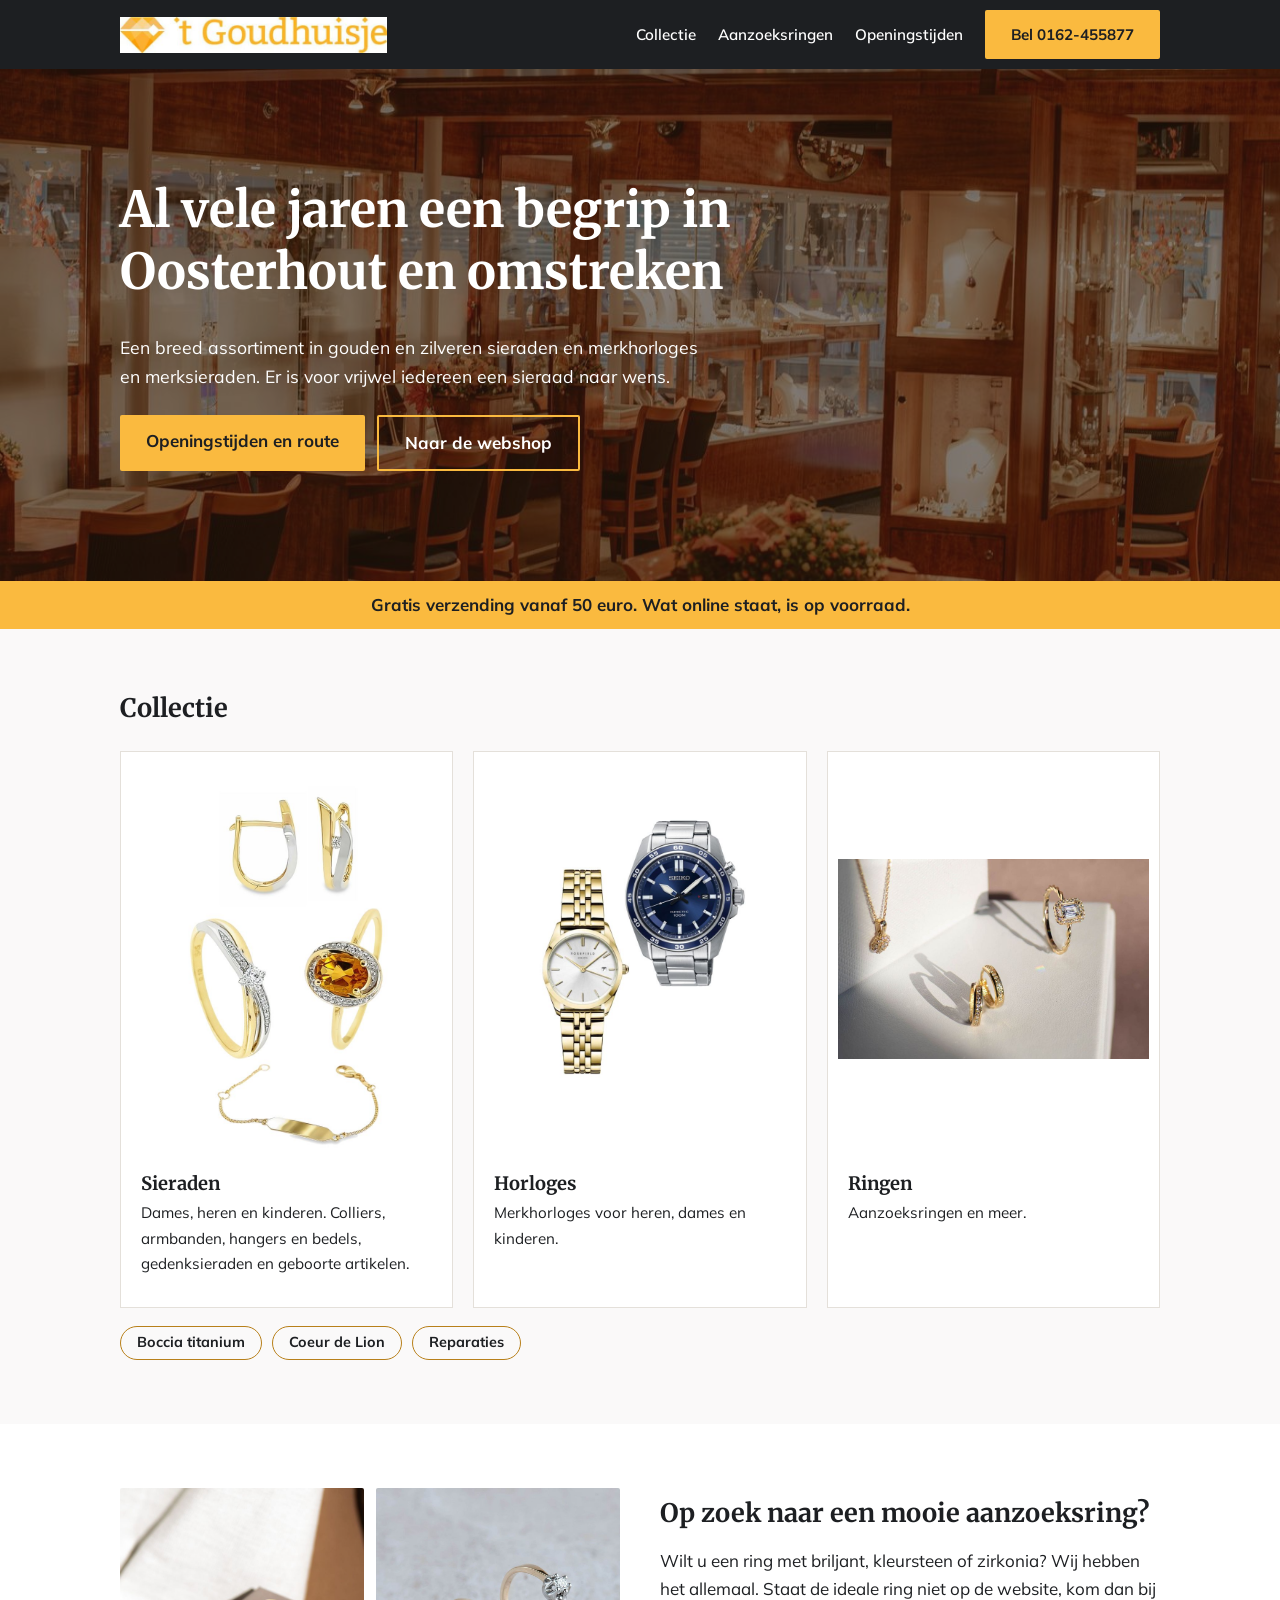
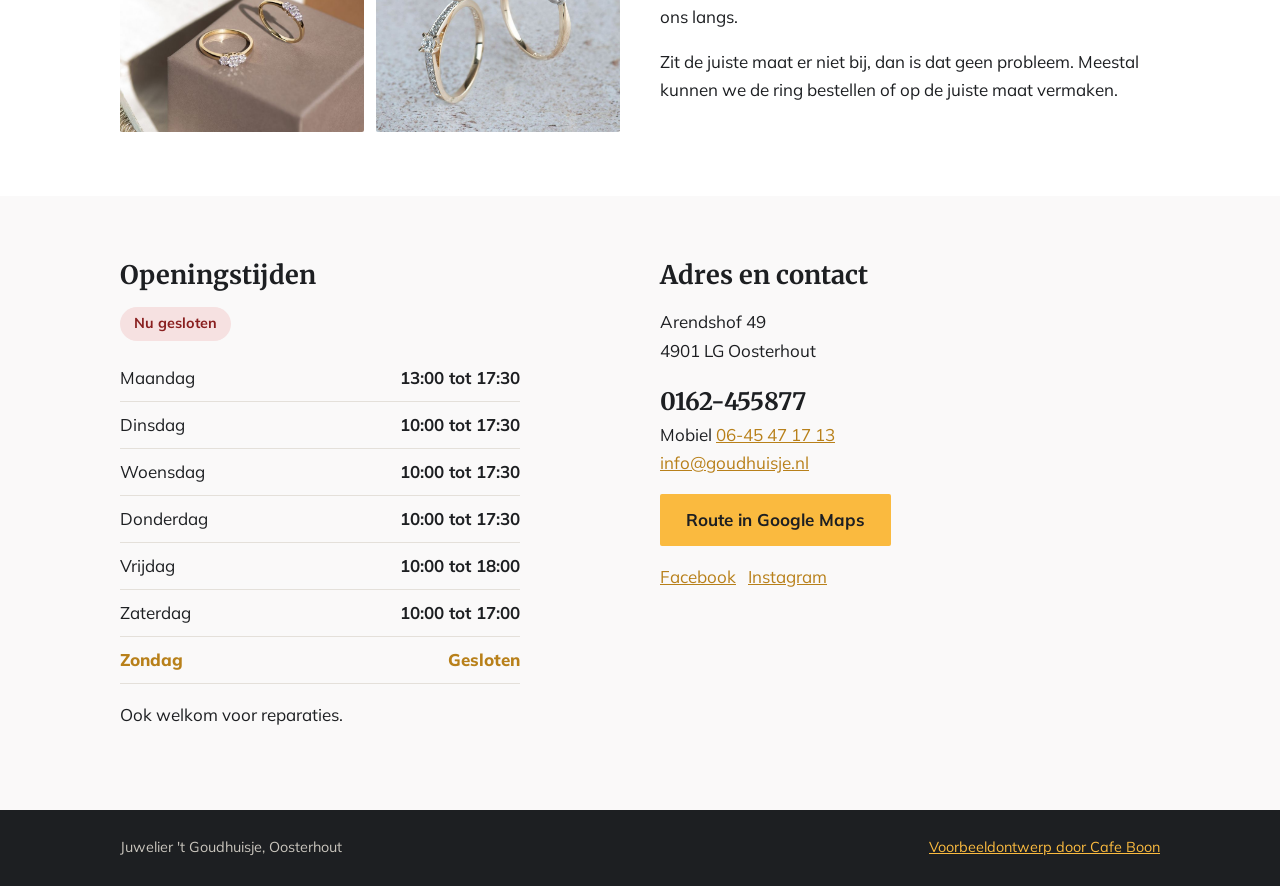
==== index.html @ bac14ddb "Voorbeeldwebsite voor Juwelier 't Goudhuisje" ====
<!doctype html>
<html lang="nl">
<head>
<meta charset="utf-8">
<meta name="viewport" content="width=device-width,initial-scale=1">
<title>Juwelier 't Goudhuisje Oosterhout | Gouden en zilveren sieraden, merkhorloges en reparaties</title>
<meta name="description" content="Juwelier 't Goudhuisje in Oosterhout, Arendshof 49. Gouden en zilveren sieraden, merkhorloges, aanzoeksringen en reparaties. Wat online staat, is op voorraad.">
<meta name="robots" content="noindex">
<link rel="icon" type="image/png" href="images/favicon.png">
<meta property="og:title" content="Juwelier 't Goudhuisje Oosterhout">
<meta property="og:description" content="Gouden en zilveren sieraden, merkhorloges en reparaties in Oosterhout.">
<meta property="og:image" content="images/og.jpg">
<meta property="og:type" content="website">
<link rel="preconnect" href="https://fonts.googleapis.com">
<link rel="preconnect" href="https://fonts.gstatic.com" crossorigin>
<link href="https://fonts.googleapis.com/css2?family=Merriweather:wght@700&family=Mulish:wght@400;600;700;800&display=swap" rel="stylesheet">
<link rel="stylesheet" href="style.css">
</head>
<body>
<header><div class="wrap">
<a href="#top"><img src="images/logo.jpg" alt="Juwelier 't Goudhuisje"></a>
<nav><a href="#collectie">Collectie</a><a href="#aanzoek">Aanzoeksringen</a><a href="#openingstijden">Openingstijden</a><a class="btn" href="tel:0162455877">Bel 0162-455877</a></nav>
</div></header>
<main id="top">
<div class="hero">
<img class="bg" src="images/winkel.jpg" alt="">
<div class="wrap">
<h1>Al vele jaren een begrip in Oosterhout en omstreken</h1>
<p>Een breed assortiment in gouden en zilveren sieraden en merkhorloges en merksieraden. Er is voor vrijwel iedereen een sieraad naar wens.</p>
<div class="acts"><a class="btn" href="#openingstijden">Openingstijden en route</a><a class="btn alt" href="https://www.goudhuisje.nl/">Naar de webshop</a></div>
</div>
</div>
<div class="bar">Gratis verzending vanaf 50 euro. Wat online staat, is op voorraad.</div>

<section id="collectie"><div class="wrap">
<h2>Collectie</h2>
<div class="cols">
<div class="col"><img src="images/sieraden.jpg" alt="Gouden sieraden" loading="lazy"><div><h3>Sieraden</h3><p>Dames, heren en kinderen. Colliers, armbanden, hangers en bedels, gedenksieraden en geboorte artikelen.</p></div></div>
<div class="col"><img src="images/horloges.jpg" alt="Horloges" loading="lazy"><div><h3>Horloges</h3><p>Merkhorloges voor heren, dames en kinderen.</p></div></div>
<div class="col"><img src="images/ringen.jpg" alt="Trouwringen" loading="lazy"><div><h3>Ringen</h3><p>Aanzoeksringen en meer.</p></div></div>
</div>
<ul class="tags"><li>Boccia titanium</li><li>Coeur de Lion</li><li>Reparaties</li></ul>
</div></section>

<section class="ring" id="aanzoek"><div class="wrap">
<div class="imgs"><img src="images/aanzoek.jpg" alt="Aanzoeksringen in een doosje" loading="lazy"><img src="images/ring2.jpg" alt="Ringen met briljant" loading="lazy"></div>
<div>
<h2>Op zoek naar een mooie aanzoeksring?</h2>
<p>Wilt u een ring met briljant, kleursteen of zirkonia? Wij hebben het allemaal. Staat de ideale ring niet op de website, kom dan bij ons langs.</p>
<p>Zit de juiste maat er niet bij, dan is dat geen probleem. Meestal kunnen we de ring bestellen of op de juiste maat vermaken.</p>
</div>
</div></section>

<section class="visit" id="openingstijden"><div class="wrap">
<div>
<h2>Openingstijden</h2>
<div class="status" id="status"></div>
<table>
<tr data-d="1"><td>Maandag</td><td>13:00 tot 17:30</td></tr>
<tr data-d="2"><td>Dinsdag</td><td>10:00 tot 17:30</td></tr>
<tr data-d="3"><td>Woensdag</td><td>10:00 tot 17:30</td></tr>
<tr data-d="4"><td>Donderdag</td><td>10:00 tot 17:30</td></tr>
<tr data-d="5"><td>Vrijdag</td><td>10:00 tot 18:00</td></tr>
<tr data-d="6"><td>Zaterdag</td><td>10:00 tot 17:00</td></tr>
<tr data-d="0"><td>Zondag</td><td>Gesloten</td></tr>
</table>
<p>Ook welkom voor reparaties.</p>
</div>
<div>
<h2>Adres en contact</h2>
<p>Arendshof 49<br>4901 LG Oosterhout</p>
<p><a class="big" href="tel:0162455877">0162-455877</a><br>Mobiel <a href="tel:0645471713">06-45 47 17 13</a><br><a href="mailto:info@goudhuisje.nl">info@goudhuisje.nl</a></p>
<p><a class="btn" href="https://www.google.com/maps/dir/?api=1&destination=Arendshof+49+4901+LG+Oosterhout">Route in Google Maps</a></p>
<p><a href="https://facebook.com/juweliergoudhuisje">Facebook</a> &nbsp; <a href="https://instagram.com/goudhuisje/">Instagram</a></p>
</div>
</div></section>
</main>
<footer><div class="wrap"><span>Juwelier 't Goudhuisje, Oosterhout</span><a href="https://cafeboon.com">Voorbeeldontwerp door Cafe Boon</a></div></footer>
<script>
(function(){
var h={1:[13,17.5],2:[10,17.5],3:[10,17.5],4:[10,17.5],5:[10,18],6:[10,17],0:null};
var n=new Date(),d=n.getDay(),t=n.getHours()+n.getMinutes()/60;
var r=document.querySelector('tr[data-d="'+d+'"]');if(r)r.className='today';
var s=document.getElementById('status'),x=h[d];
if(x&&t>=x[0]&&t<x[1]){s.className='status open';s.textContent='Nu geopend'}
else{s.className='status closed';s.textContent='Nu gesloten'}
})();
</script>
</body>
</html>
---- style.css ----
:root{--gold:#faba3f;--golddark:#b8801a;--ink:#1d1f22;--paper:#faf9f9;--line:#e4e0da}
*{box-sizing:border-box}
html{scroll-behavior:smooth}
body{margin:0;font-family:'Mulish',sans-serif;color:var(--ink);background:var(--paper);line-height:1.65;font-size:17px}
img{max-width:100%;display:block}
a{color:var(--golddark)}
h1,h2,h3{font-family:'Merriweather',serif;font-weight:700;line-height:1.25;margin:0 0 .6em}
.wrap{max-width:1080px;margin:0 auto;padding:0 20px}
header{background:var(--ink);position:sticky;top:0;z-index:10}
header .wrap{display:flex;align-items:center;justify-content:space-between;gap:12px;padding-top:10px;padding-bottom:10px}
header img{height:36px;width:auto}
nav{display:flex;gap:22px;align-items:center}
nav a{color:#fff;text-decoration:none;font-weight:600;font-size:.95rem}
.btn{display:inline-block;background:var(--gold);color:var(--ink)!important;padding:12px 26px;text-decoration:none;font-weight:700;border-radius:2px}
.btn.alt{background:transparent;color:#fff!important;border:2px solid var(--gold)}
.hero{position:relative;color:#fff;background:#2a1a0e}
.hero img.bg{position:absolute;inset:0;width:100%;height:100%;object-fit:cover;opacity:.45}
.hero .wrap{position:relative;padding-top:110px;padding-bottom:110px}
.hero h1{font-size:clamp(1.9rem,5vw,3.1rem);max-width:15em}
.hero p{max-width:34em;font-size:1.1rem}
.acts{display:flex;gap:12px;flex-wrap:wrap;margin-top:24px}
.bar{background:var(--gold);color:var(--ink);font-weight:700;text-align:center;padding:10px 20px}
section{padding:64px 0}
.cols{display:grid;grid-template-columns:repeat(3,1fr);gap:20px;margin-top:26px}
.col{background:#fff;border:1px solid var(--line)}
.col img{width:100%;aspect-ratio:4/5;object-fit:contain;background:#fff;padding:10px}
.col div{padding:6px 20px 22px}
.col h3{font-size:1.15rem;margin-bottom:.3em}
.col p{margin:0 0 .6em;font-size:.95rem}
.ring{background:#fff}
.ring .wrap{display:grid;grid-template-columns:1fr 1fr;gap:40px;align-items:center}
.ring img{width:100%;border-radius:2px}
.imgs{display:grid;grid-template-columns:1fr 1fr;gap:12px}
.imgs img{aspect-ratio:1/1;object-fit:cover}
.tags{display:flex;flex-wrap:wrap;gap:10px;padding:0;list-style:none;margin:18px 0 0}
.tags li{border:1px solid var(--golddark);padding:4px 16px;border-radius:99px;font-weight:700;font-size:.9rem}
.visit .wrap{display:grid;grid-template-columns:1fr 1fr;gap:40px}
table{border-collapse:collapse;width:100%;max-width:400px}
td{padding:9px 0;border-bottom:1px solid var(--line)}
td:last-child{text-align:right;font-weight:700}
tr.today td{color:var(--golddark);font-weight:800}
.status{display:inline-block;margin:0 0 14px;padding:5px 14px;border-radius:99px;font-weight:700;font-size:.9rem}
.status.open{background:#dff3e3;color:#17652b}
.status.closed{background:#f6e1e1;color:#8a2020}
.big{font-family:'Merriweather',serif;font-size:1.5rem;font-weight:700;text-decoration:none;color:var(--ink)}
footer{background:var(--ink);color:#c9c5bd;padding:26px 0;font-size:.9rem}
footer a{color:var(--gold)}
footer .wrap{display:flex;justify-content:space-between;flex-wrap:wrap;gap:8px}
@media(max-width:820px){
.cols,.ring .wrap,.visit .wrap{grid-template-columns:1fr}
nav a:not(.btn){display:none}
.hero .wrap{padding-top:64px;padding-bottom:64px}
section{padding:42px 0}
}
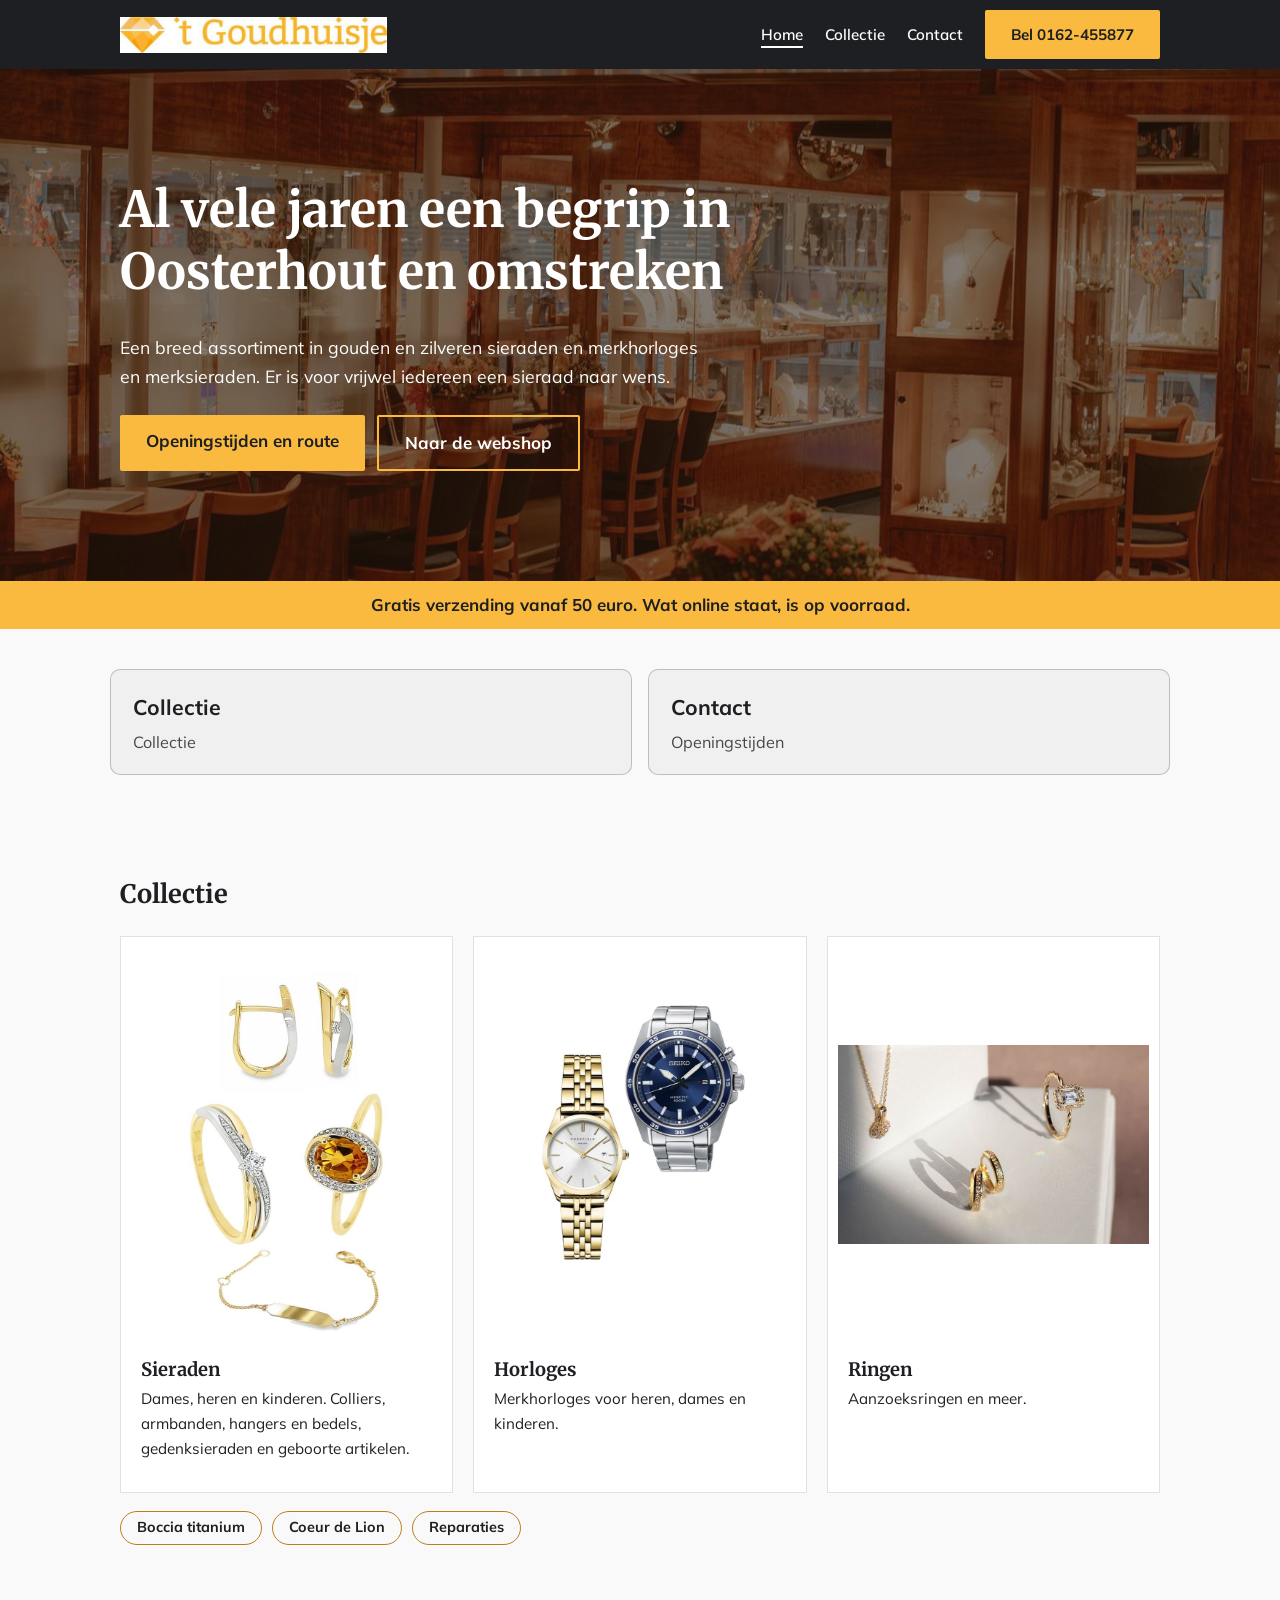
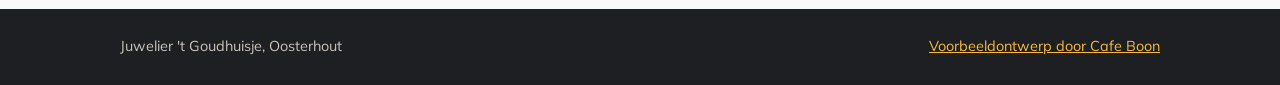
==== commit d0cea7f6: "Website opgedeeld in meerdere pagina's" ====
--- a/index.html
+++ b/index.html
@@ -9,7 +9,7 @@
 <link rel="icon" type="image/png" href="images/favicon.png">
 <meta property="og:title" content="Juwelier 't Goudhuisje Oosterhout">
 <meta property="og:description" content="Gouden en zilveren sieraden, merkhorloges en reparaties in Oosterhout.">
-<meta property="og:image" content="images/og.jpg">
+<meta property="og:image" content="https://goudhuisje.cafeboon.com/images/og.jpg">
 <meta property="og:type" content="website">
 <link rel="preconnect" href="https://fonts.googleapis.com">
 <link rel="preconnect" href="https://fonts.gstatic.com" crossorigin>
@@ -18,73 +18,38 @@
 </head>
 <body>
 <header><div class="wrap">
-<a href="#top"><img src="images/logo.jpg" alt="Juwelier 't Goudhuisje"></a>
-<nav><a href="#collectie">Collectie</a><a href="#aanzoek">Aanzoeksringen</a><a href="#openingstijden">Openingstijden</a><a class="btn" href="tel:0162455877">Bel 0162-455877</a></nav>
+<a href="index.html"><img alt="Juwelier 't Goudhuisje" src="images/logo.jpg"/></a>
+<nav><a aria-current="page" href="index.html">Home</a><a href="aanbod.html">Collectie</a><a href="contact.html">Contact</a><a class="btn" href="tel:0162455877">Bel 0162-455877</a></nav>
 </div></header>
+<div aria-label="Pagina's" class="sn-bar" role="navigation"><a aria-current="page" class="sn-link" href="index.html">Home</a><a class="sn-link" href="aanbod.html">Collectie</a><a class="sn-link" href="contact.html">Contact</a></div>
 <main id="top">
 <div class="hero">
-<img class="bg" src="images/winkel.jpg" alt="">
+<img alt="" class="bg" src="images/winkel.jpg"/>
 <div class="wrap">
 <h1>Al vele jaren een begrip in Oosterhout en omstreken</h1>
 <p>Een breed assortiment in gouden en zilveren sieraden en merkhorloges en merksieraden. Er is voor vrijwel iedereen een sieraad naar wens.</p>
-<div class="acts"><a class="btn" href="#openingstijden">Openingstijden en route</a><a class="btn alt" href="https://www.goudhuisje.nl/">Naar de webshop</a></div>
+<div class="acts"><a class="btn" href="contact.html">Openingstijden en route</a><a class="btn alt" href="https://www.goudhuisje.nl/">Naar de webshop</a></div>
 </div>
 </div>
 <div class="bar">Gratis verzending vanaf 50 euro. Wat online staat, is op voorraad.</div>
-
-<section id="collectie"><div class="wrap">
+<div class="sn-cards"><a class="sn-card" href="aanbod.html"><strong>Collectie</strong><span>Collectie</span></a><a class="sn-card" href="contact.html"><strong>Contact</strong><span>Openingstijden</span></a></div>
+<section><div class="wrap">
 <h2>Collectie</h2>
 <div class="cols">
-<div class="col"><img src="images/sieraden.jpg" alt="Gouden sieraden" loading="lazy"><div><h3>Sieraden</h3><p>Dames, heren en kinderen. Colliers, armbanden, hangers en bedels, gedenksieraden en geboorte artikelen.</p></div></div>
-<div class="col"><img src="images/horloges.jpg" alt="Horloges" loading="lazy"><div><h3>Horloges</h3><p>Merkhorloges voor heren, dames en kinderen.</p></div></div>
-<div class="col"><img src="images/ringen.jpg" alt="Trouwringen" loading="lazy"><div><h3>Ringen</h3><p>Aanzoeksringen en meer.</p></div></div>
+<div class="col"><img alt="Gouden sieraden" loading="lazy" src="images/sieraden.jpg"/><div><h3>Sieraden</h3><p>Dames, heren en kinderen. Colliers, armbanden, hangers en bedels, gedenksieraden en geboorte artikelen.</p></div></div>
+<div class="col"><img alt="Horloges" loading="lazy" src="images/horloges.jpg"/><div><h3>Horloges</h3><p>Merkhorloges voor heren, dames en kinderen.</p></div></div>
+<div class="col"><img alt="Trouwringen" loading="lazy" src="images/ringen.jpg"/><div><h3>Ringen</h3><p>Aanzoeksringen en meer.</p></div></div>
 </div>
 <ul class="tags"><li>Boccia titanium</li><li>Coeur de Lion</li><li>Reparaties</li></ul>
 </div></section>
-
-<section class="ring" id="aanzoek"><div class="wrap">
-<div class="imgs"><img src="images/aanzoek.jpg" alt="Aanzoeksringen in een doosje" loading="lazy"><img src="images/ring2.jpg" alt="Ringen met briljant" loading="lazy"></div>
-<div>
-<h2>Op zoek naar een mooie aanzoeksring?</h2>
-<p>Wilt u een ring met briljant, kleursteen of zirkonia? Wij hebben het allemaal. Staat de ideale ring niet op de website, kom dan bij ons langs.</p>
-<p>Zit de juiste maat er niet bij, dan is dat geen probleem. Meestal kunnen we de ring bestellen of op de juiste maat vermaken.</p>
-</div>
-</div></section>
-
-<section class="visit" id="openingstijden"><div class="wrap">
-<div>
-<h2>Openingstijden</h2>
-<div class="status" id="status"></div>
-<table>
-<tr data-d="1"><td>Maandag</td><td>13:00 tot 17:30</td></tr>
-<tr data-d="2"><td>Dinsdag</td><td>10:00 tot 17:30</td></tr>
-<tr data-d="3"><td>Woensdag</td><td>10:00 tot 17:30</td></tr>
-<tr data-d="4"><td>Donderdag</td><td>10:00 tot 17:30</td></tr>
-<tr data-d="5"><td>Vrijdag</td><td>10:00 tot 18:00</td></tr>
-<tr data-d="6"><td>Zaterdag</td><td>10:00 tot 17:00</td></tr>
-<tr data-d="0"><td>Zondag</td><td>Gesloten</td></tr>
-</table>
-<p>Ook welkom voor reparaties.</p>
-</div>
-<div>
-<h2>Adres en contact</h2>
-<p>Arendshof 49<br>4901 LG Oosterhout</p>
-<p><a class="big" href="tel:0162455877">0162-455877</a><br>Mobiel <a href="tel:0645471713">06-45 47 17 13</a><br><a href="mailto:info@goudhuisje.nl">info@goudhuisje.nl</a></p>
-<p><a class="btn" href="https://www.google.com/maps/dir/?api=1&destination=Arendshof+49+4901+LG+Oosterhout">Route in Google Maps</a></p>
-<p><a href="https://facebook.com/juweliergoudhuisje">Facebook</a> &nbsp; <a href="https://instagram.com/goudhuisje/">Instagram</a></p>
-</div>
-</div></section>
 </main>
 <footer><div class="wrap"><span>Juwelier 't Goudhuisje, Oosterhout</span><a href="https://cafeboon.com">Voorbeeldontwerp door Cafe Boon</a></div></footer>
-<script>
-(function(){
+<script>try{(function(){
 var h={1:[13,17.5],2:[10,17.5],3:[10,17.5],4:[10,17.5],5:[10,18],6:[10,17],0:null};
 var n=new Date(),d=n.getDay(),t=n.getHours()+n.getMinutes()/60;
 var r=document.querySelector('tr[data-d="'+d+'"]');if(r)r.className='today';
 var s=document.getElementById('status'),x=h[d];
 if(x&&t>=x[0]&&t<x[1]){s.className='status open';s.textContent='Nu geopend'}
 else{s.className='status closed';s.textContent='Nu gesloten'}
-})();
-</script>
-</body>
-</html>
+})();}catch(e){}</script>
+</body></html>
--- a/style.css
+++ b/style.css
@@ -52,3 +52,18 @@
 .hero .wrap{padding-top:64px;padding-bottom:64px}
 section{padding:42px 0}
 }
+@media(max-width:520px){header .btn{padding:9px 14px;white-space:nowrap;font-size:14px}}
+/* sitenav:start */
+.sn-bar{display:none;gap:6px;overflow-x:auto;white-space:nowrap;-webkit-overflow-scrolling:touch;padding:8px 12px;background:inherit;color:inherit;font:inherit;line-height:1.2;border-bottom:1px solid rgba(128,128,128,.35);box-sizing:border-box;max-width:100%}
+.sn-bar a.sn-link{flex:0 0 auto;padding:9px 15px;border-radius:999px;color:inherit;text-decoration:none;font-size:15px;font-weight:600;letter-spacing:0;text-transform:none;margin:0}
+.sn-bar a.sn-link[aria-current="page"]{background:rgba(128,128,128,.2);box-shadow:inset 0 -2px 0 currentColor}
+@media(max-width:820px){.sn-bar{display:flex}}
+nav a[aria-current="page"]:not(.cta):not(.btn):not(.call){text-decoration:underline;text-underline-offset:6px;text-decoration-thickness:2px}
+.sn-head{max-width:1100px;margin:0 auto;padding:40px 20px 0;box-sizing:border-box}
+.sn-head h1{margin:0;color:inherit;font-size:clamp(30px,5vw,46px);line-height:1.1}
+.sn-cards{max-width:1100px;margin:0 auto;padding:40px 20px;display:grid;grid-template-columns:repeat(auto-fit,minmax(230px,1fr));gap:16px;box-sizing:border-box}
+.sn-card{display:block;padding:20px 22px;border:1px solid rgba(128,128,128,.45);border-radius:10px;background:rgba(128,128,128,.07);color:inherit;text-decoration:none;min-width:0}
+.sn-card strong{display:block;font-size:1.25em;margin:0 0 6px;color:inherit}
+.sn-card span{display:block;opacity:.8;font-size:.95em;line-height:1.4}
+.sn-card:hover,.sn-card:focus-visible{border-color:currentColor}
+/* sitenav:end */
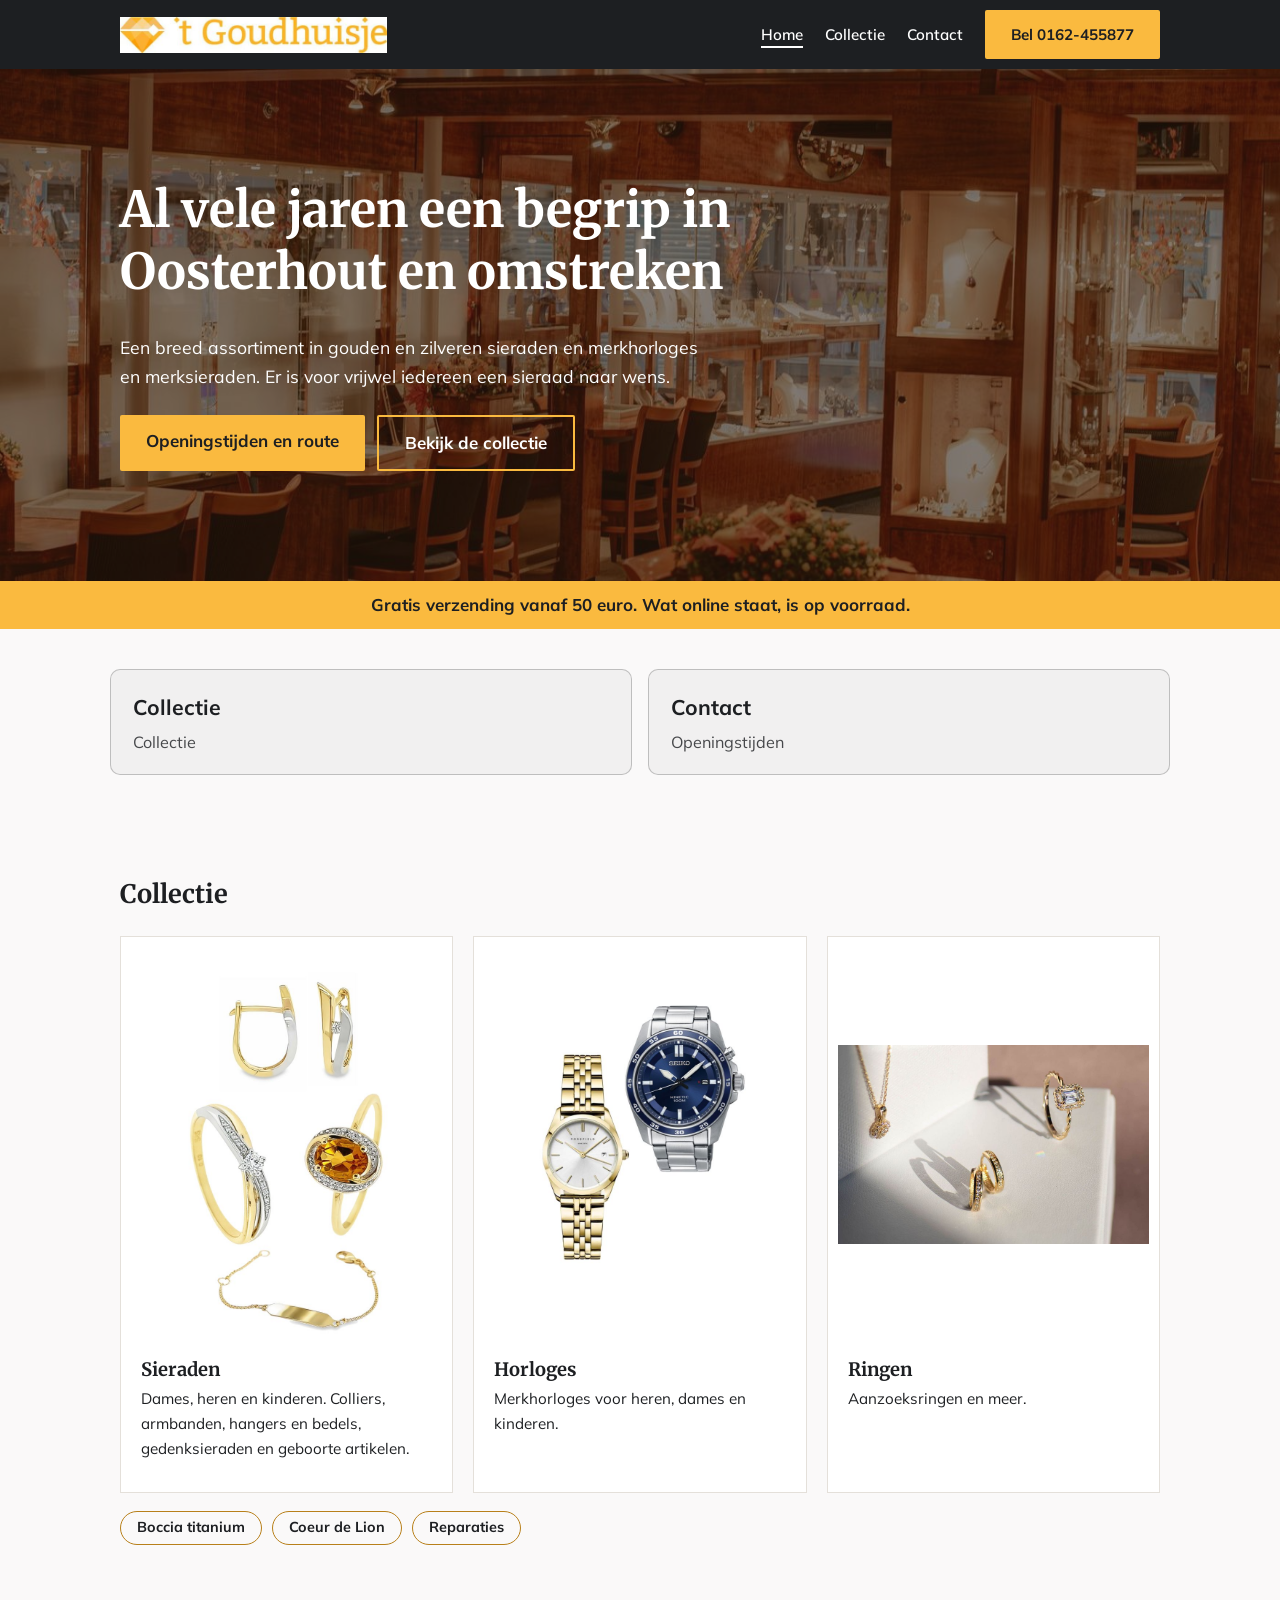
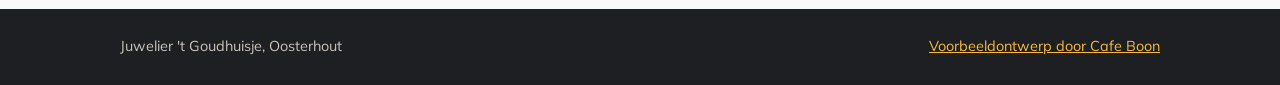
==== commit a0c7a874: "Links naar externe websites vervangen door eigen pagina's" ====
--- a/index.html
+++ b/index.html
@@ -28,7 +28,7 @@
 <div class="wrap">
 <h1>Al vele jaren een begrip in Oosterhout en omstreken</h1>
 <p>Een breed assortiment in gouden en zilveren sieraden en merkhorloges en merksieraden. Er is voor vrijwel iedereen een sieraad naar wens.</p>
-<div class="acts"><a class="btn" href="contact.html">Openingstijden en route</a><a class="btn alt" href="https://www.goudhuisje.nl/">Naar de webshop</a></div>
+<div class="acts"><a class="btn" href="contact.html">Openingstijden en route</a><a class="btn alt" href="aanbod.html">Bekijk de collectie</a></div>
 </div>
 </div>
 <div class="bar">Gratis verzending vanaf 50 euro. Wat online staat, is op voorraad.</div>
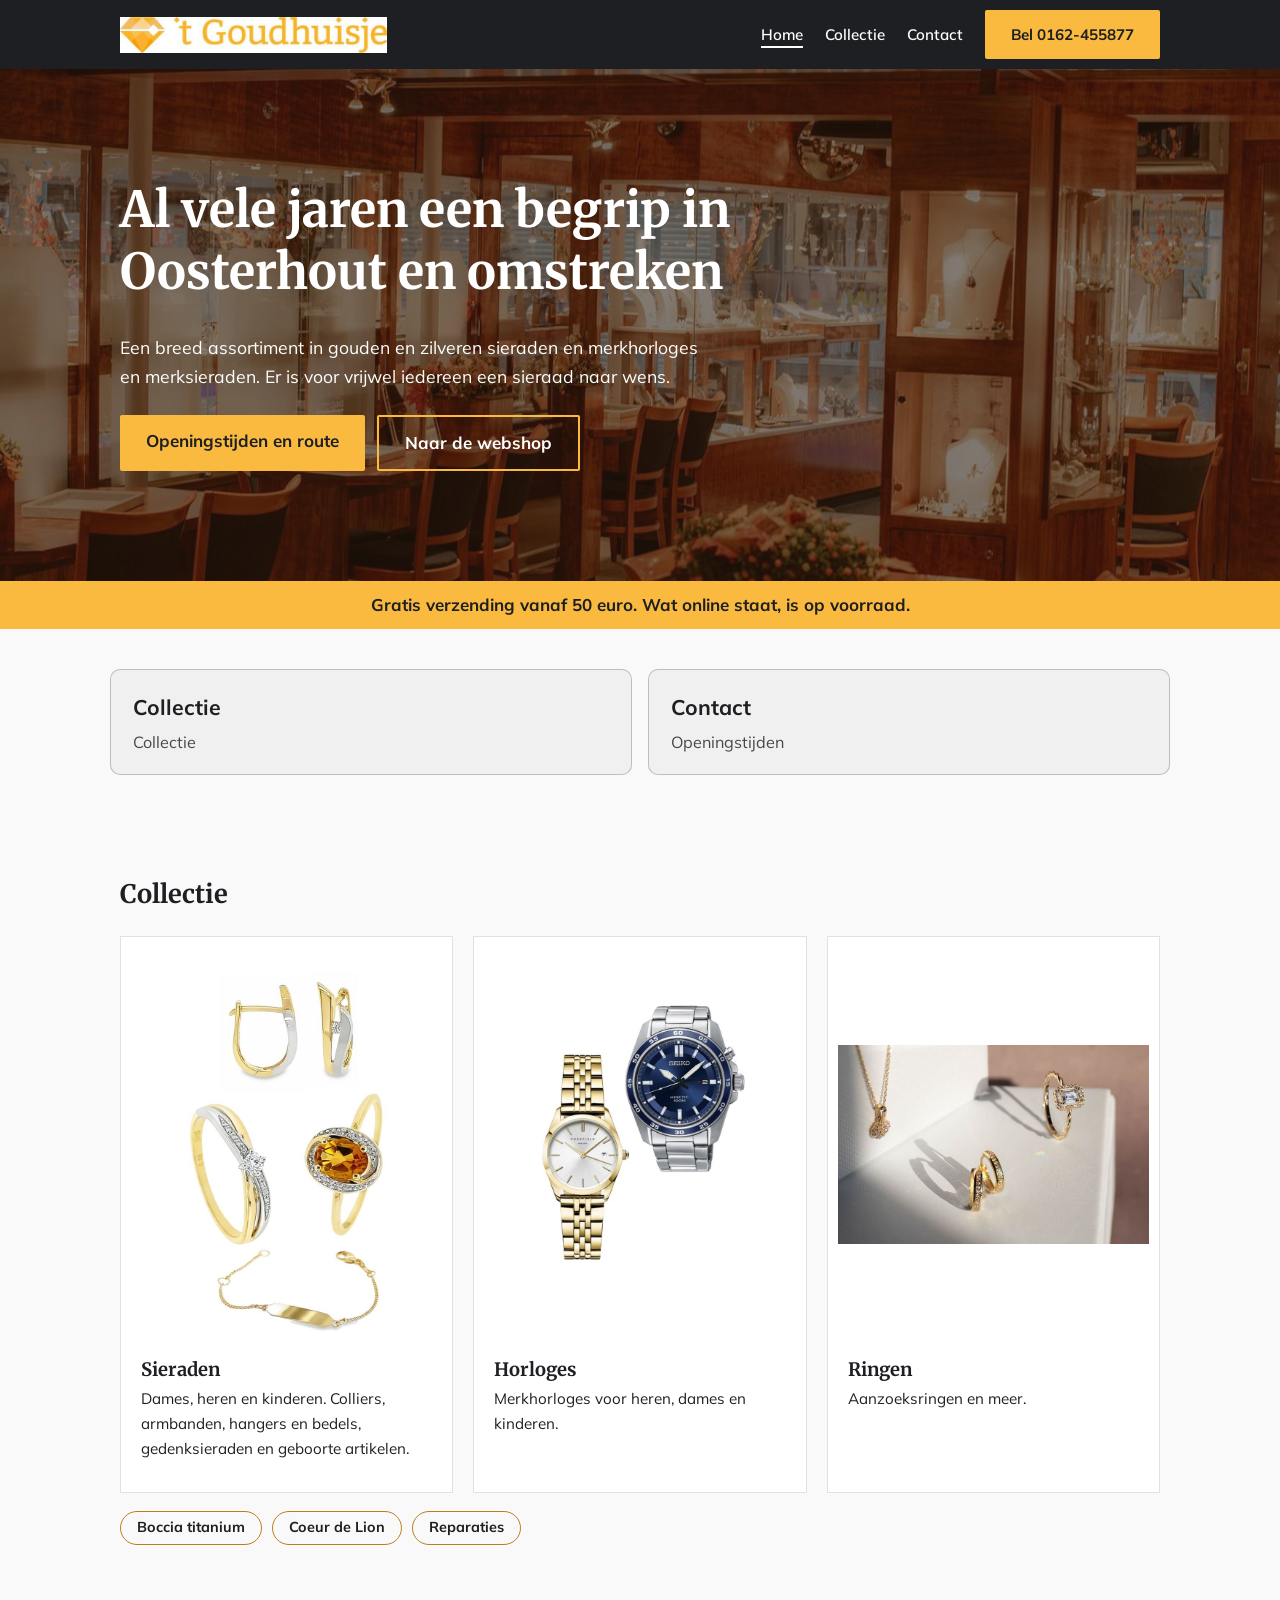
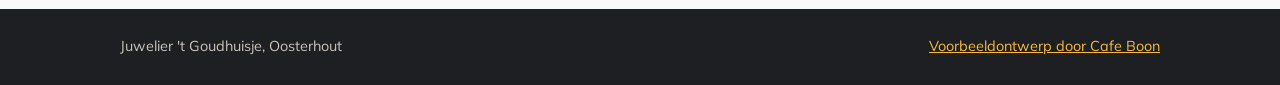
==== commit fbf723a6: "Links naar externe websites verwijzen naar een eigen binnenkort pagina" ====
--- a/index.html
+++ b/index.html
@@ -28,7 +28,7 @@
 <div class="wrap">
 <h1>Al vele jaren een begrip in Oosterhout en omstreken</h1>
 <p>Een breed assortiment in gouden en zilveren sieraden en merkhorloges en merksieraden. Er is voor vrijwel iedereen een sieraad naar wens.</p>
-<div class="acts"><a class="btn" href="contact.html">Openingstijden en route</a><a class="btn alt" href="aanbod.html">Bekijk de collectie</a></div>
+<div class="acts"><a class="btn" href="contact.html">Openingstijden en route</a><a class="btn alt" href="binnenkort.html">Naar de webshop</a></div>
 </div>
 </div>
 <div class="bar">Gratis verzending vanaf 50 euro. Wat online staat, is op voorraad.</div>
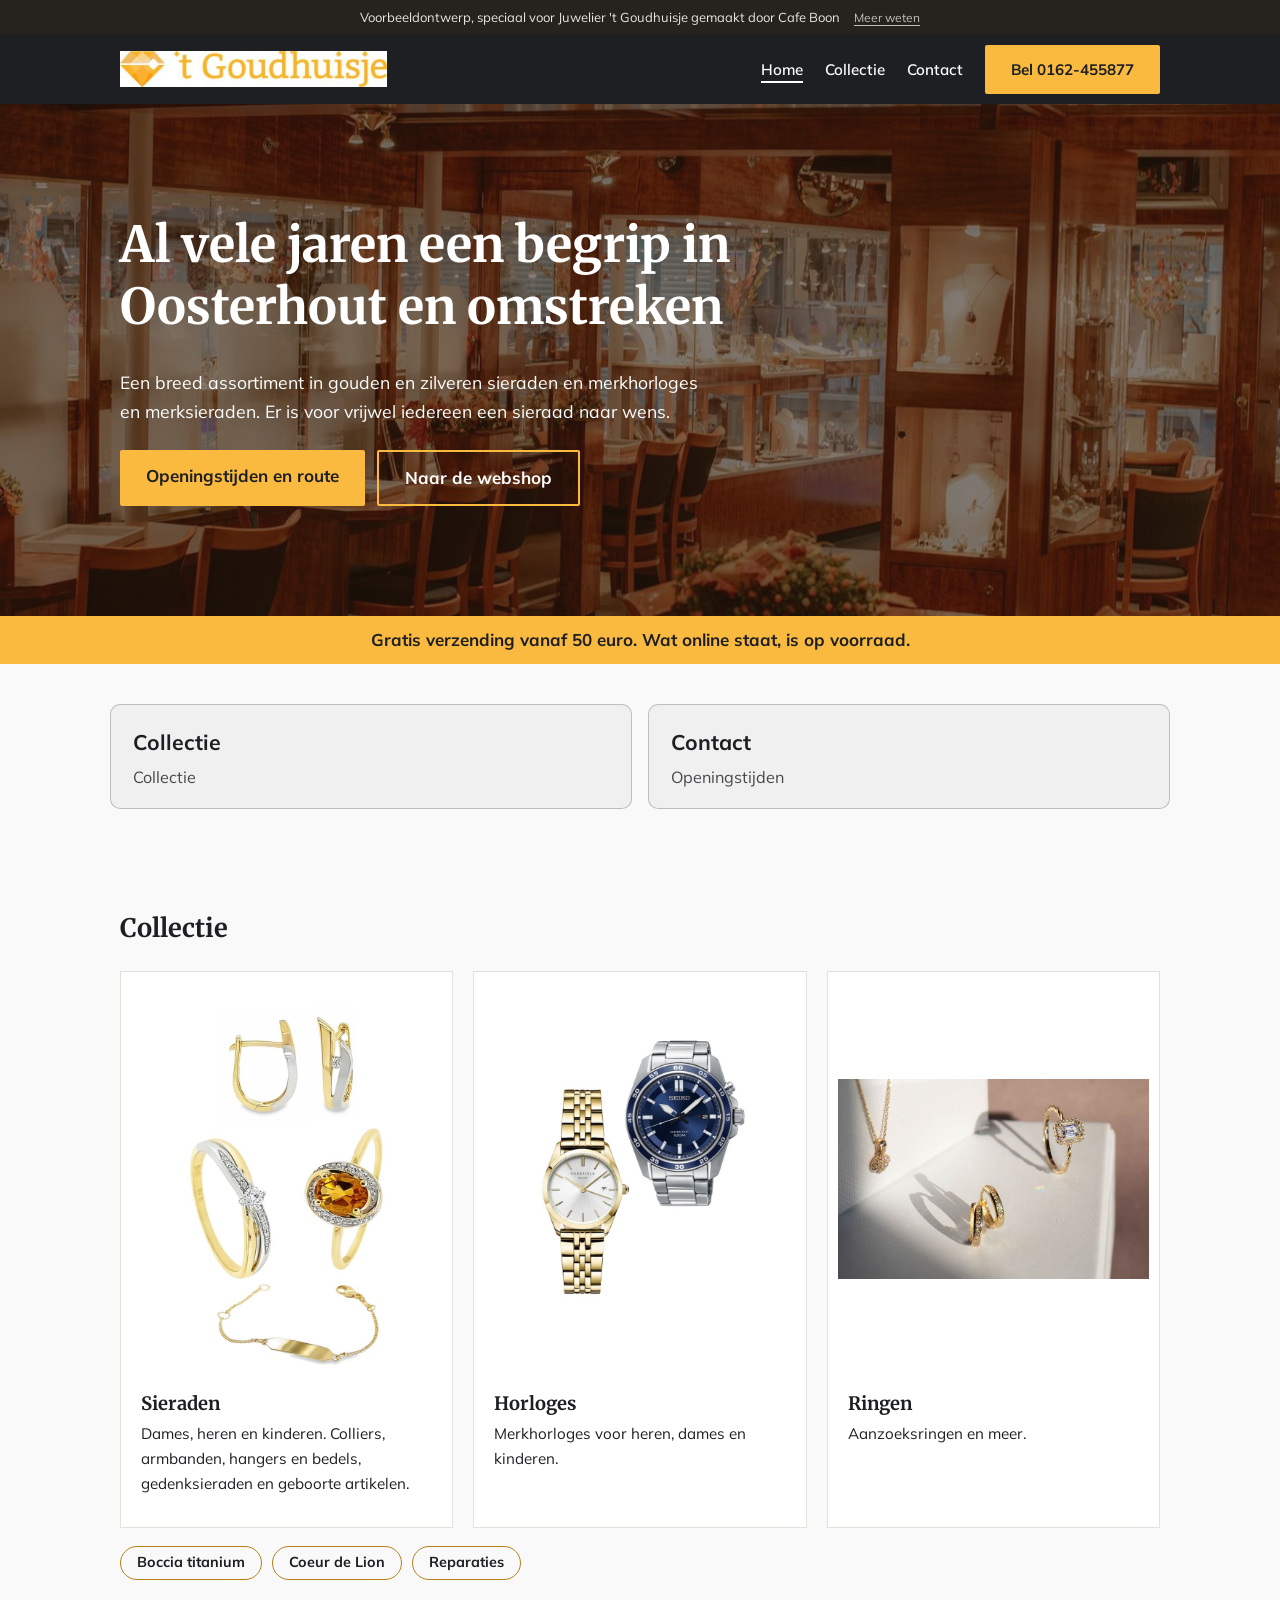
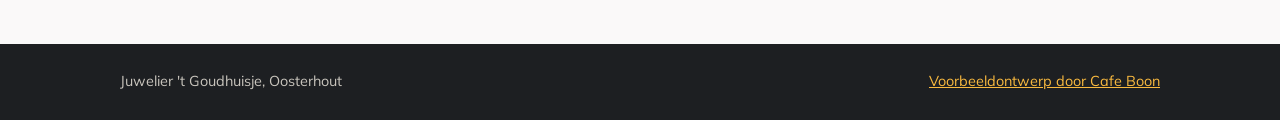
==== commit 4f844e7b: "Werkende formulieren voor afspraken en aanvragen" ====
--- a/index.html
+++ b/index.html
@@ -17,6 +17,7 @@
 <link rel="stylesheet" href="style.css">
 </head>
 <body>
+<div class="vb-banner" role="note"><span>Voorbeeldontwerp, speciaal voor Juwelier 't Goudhuisje gemaakt door Cafe Boon</span><a href="https://cafeboon.com">Meer weten</a></div>
 <header><div class="wrap">
 <a href="index.html"><img alt="Juwelier 't Goudhuisje" src="images/logo.jpg"/></a>
 <nav><a aria-current="page" href="index.html">Home</a><a href="aanbod.html">Collectie</a><a href="contact.html">Contact</a><a class="btn" href="tel:0162455877">Bel 0162-455877</a></nav>
--- a/style.css
+++ b/style.css
@@ -67,3 +67,31 @@
 .sn-card span{display:block;opacity:.8;font-size:.95em;line-height:1.4}
 .sn-card:hover,.sn-card:focus-visible{border-color:currentColor}
 /* sitenav:end */
+/* voorbeeld-formulier:start */
+@layer sn{.sn-form button.btn{border:0;font:inherit;cursor:pointer;line-height:1.2}}
+.sn-formsec{padding:36px 0 72px}
+.sn-formwrap{max-width:1100px;margin:0 auto;padding:0 20px;box-sizing:border-box}
+.sn-formwrap>h2{margin:0 0 12px}
+.sn-formwrap>.sn-lead,.sn-formwrap>.sn-form,.sn-formwrap>.sn-done{max-width:720px}
+.sn-formwrap .sn-lead{margin:0 0 24px;opacity:.85}
+.sn-form{display:grid;grid-template-columns:1fr 1fr;gap:16px}
+.sn-field{display:flex;flex-direction:column;gap:6px;min-width:0;text-align:left}
+.sn-field.full{grid-column:1/-1}
+.sn-field label{font-size:14px;font-weight:600}
+.sn-field input,.sn-field select,.sn-field textarea{font:inherit;font-size:16px;line-height:1.4;color:inherit;background:rgba(128,128,128,.12);border:1px solid rgba(128,128,128,.55);border-radius:8px;padding:11px 12px;width:100%;box-sizing:border-box;min-width:0;max-width:100%;-webkit-appearance:none;appearance:none}
+.sn-field select{background-image:linear-gradient(45deg,transparent 50%,currentColor 50%),linear-gradient(135deg,currentColor 50%,transparent 50%);background-position:calc(100% - 20px) 50%,calc(100% - 15px) 50%;background-size:5px 5px;background-repeat:no-repeat;padding-right:38px}
+.sn-field select option{color:#111;background:#fff}
+.sn-field textarea{resize:vertical}
+.sn-field input:focus,.sn-field select:focus,.sn-field textarea:focus{outline:2px solid currentColor;outline-offset:1px}
+.sn-done{padding:28px;border:1px solid rgba(128,128,128,.55);border-radius:12px;background:rgba(128,128,128,.1)}
+.sn-done h2{margin:0 0 10px}
+.sn-done p{margin:0}
+.sn-done a{text-decoration:underline;text-underline-offset:3px;font-weight:600}
+.sn-formlink{padding:0 0 56px}
+@media(max-width:640px){.sn-form{grid-template-columns:1fr}.sn-formsec{padding:24px 0 56px}}
+/* voorbeeld-formulier:end */
+/* voorbeeldbanner:start */
+.vb-banner{display:flex;flex-wrap:wrap;justify-content:center;align-items:baseline;gap:2px 14px;padding:8px 16px;background:#26231f;color:#e9e6df;font-size:13px;line-height:1.45;letter-spacing:0;text-transform:none;font-weight:400;text-align:center;position:relative;z-index:1000}
+.vb-banner a{color:inherit;opacity:.8;text-decoration:underline;text-underline-offset:3px;font-size:12px;font-weight:400;white-space:nowrap;letter-spacing:0;text-transform:none}
+.vb-banner a:hover{opacity:1}
+/* voorbeeldbanner:end */
